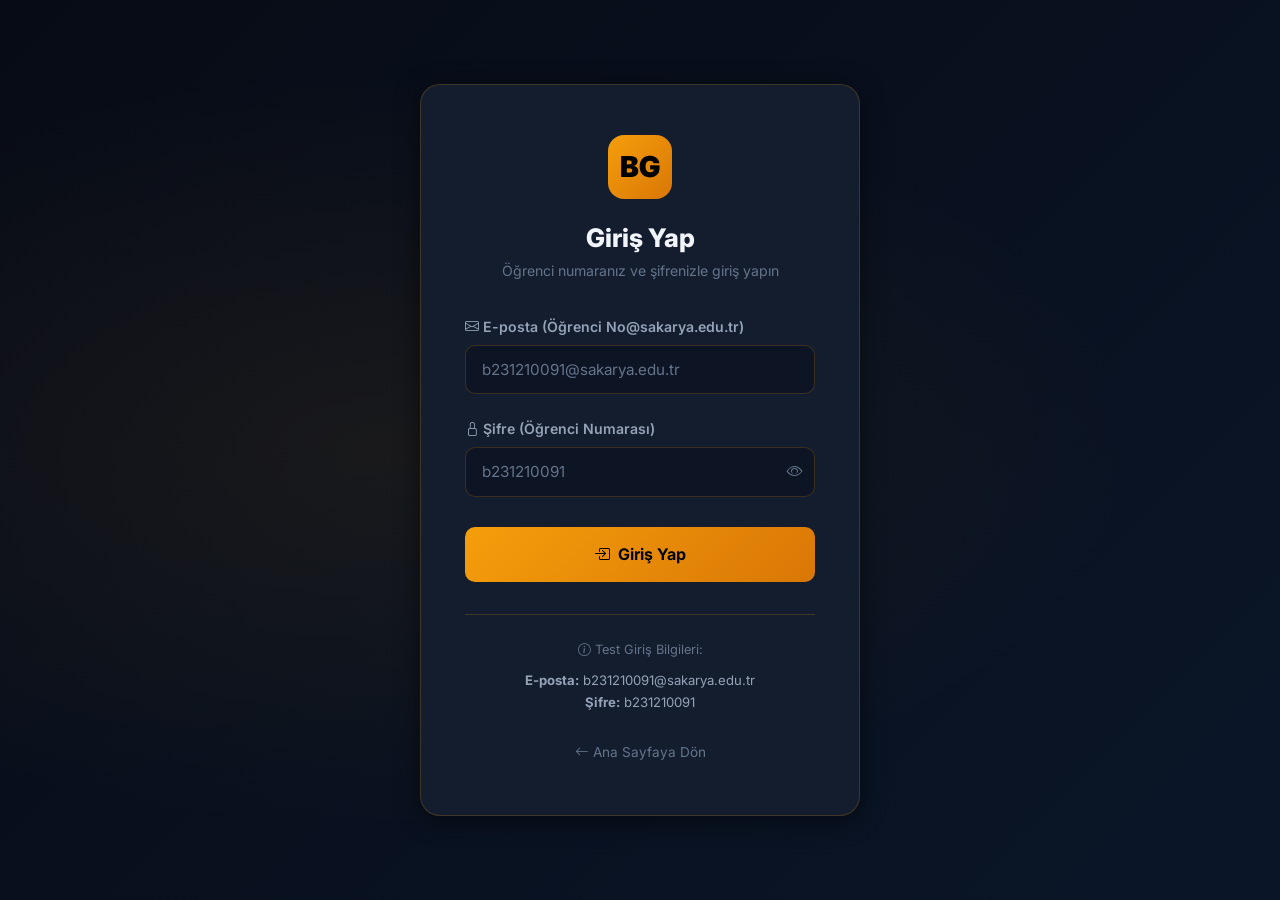
==== basari.html @ 78f67516 "form kısmı düzenlendi. Xampp entegresi sağlandı" ====
<!DOCTYPE html>
<html lang="tr">
<head>
  <meta charset="UTF-8" />
  <meta name="viewport" content="width=device-width, initial-scale=1.0" />
  <title>Hoşgeldiniz | Betül Gümüş</title>
  <link rel="stylesheet" href="https://cdn.jsdelivr.net/npm/bootstrap@5.3.2/dist/css/bootstrap.min.css" />
  <link rel="stylesheet" href="https://cdn.jsdelivr.net/npm/bootstrap-icons@1.11.3/font/bootstrap-icons.min.css" />
  <link rel="stylesheet" href="css/style.css" />
  <style>
    .success-icon {
      width: 90px; height: 90px;
      background: linear-gradient(135deg, #10b981, #059669);
      border-radius: 50%;
      display: flex; align-items: center; justify-content: center;
      font-size: 2.5rem; margin: 0 auto 2rem;
      animation: pulse-green 2s infinite;
    }
    @keyframes pulse-green {
      0%, 100% { box-shadow: 0 0 0 0 rgba(16,185,129,0.4); }
      50% { box-shadow: 0 0 0 16px rgba(16,185,129,0); }
    }
    .welcome-card {
      background: var(--bg-card);
      border: 1px solid rgba(16,185,129,0.3);
      border-radius: var(--radius-lg);
      padding: 50px 44px;
      max-width: 500px; margin: auto;
      text-align: center;
    }
    .info-pill {
      display: inline-flex; align-items: center; gap: 8px;
      background: rgba(16,185,129,0.1);
      border: 1px solid rgba(16,185,129,0.25);
      border-radius: 50px;
      color: #34d399; padding: 6px 18px;
      font-size: 0.85rem; font-weight: 600;
    }
  </style>
</head>
<body>

<!-- NAVBAR -->
<nav class="navbar navbar-expand-lg fixed-top">
  <div class="container">
    <a class="navbar-brand d-flex align-items-center gap-2" href="index.html">
      <div class="brand-logo">BG</div>
      <span class="brand-text">Betül Gümüş</span>
    </a>
    <div class="ms-auto">
      <button onclick="cikisYap()" class="btn-outline-gold" style="padding:6px 16px; font-size:0.88rem; border:none; cursor:pointer;">
        <i class="bi bi-box-arrow-right"></i> Çıkış Yap
      </button>
    </div>
  </div>
</nav>

<main style="min-height:100vh; display:flex; align-items:center; background:linear-gradient(135deg, var(--bg-primary) 0%, #0a1628 100%);">
  <div class="container py-5">
    <div class="welcome-card">

      <div class="success-icon">✓</div>

      <div class="info-pill mb-4">
        <i class="bi bi-shield-check-fill"></i> Giriş Başarılı
      </div>

      <h1 style="font-family:'Playfair Display',serif; font-size:2rem; font-weight:800; margin-bottom:0.5rem;">
        Hoşgeldiniz 👋
      </h1>

      <h2 id="ogrenci-no" style="color:var(--accent); font-size:1.3rem; font-weight:700; margin-bottom:1.5rem;">
        b231210091
      </h2>

      <p style="color:var(--text-secondary); margin-bottom:2rem; line-height:1.8;">
        Sakarya Üniversitesi öğrenci portalına başarıyla giriş yaptınız.<br />
        Giriş tarihi: <strong id="giris-tarihi" style="color:var(--text-primary);"></strong>
      </p>

      <div class="card-dark mb-4" style="text-align:left;">
        <div style="font-size:0.8rem; text-transform:uppercase; letter-spacing:1px; color:var(--text-muted); margin-bottom:12px;">Oturum Bilgileri</div>
        <div style="display:flex; gap:10px; margin-bottom:8px;">
          <i class="bi bi-person-fill" style="color:var(--accent);"></i>
          <span id="info-no" style="font-size:0.9rem; color:var(--text-secondary);">b231210091</span>
        </div>
        <div style="display:flex; gap:10px; margin-bottom:8px;">
          <i class="bi bi-envelope-fill" style="color:var(--accent);"></i>
          <span id="info-email" style="font-size:0.9rem; color:var(--text-secondary);">b231210091@sakarya.edu.tr</span>
        </div>
        <div style="display:flex; gap:10px;">
          <i class="bi bi-clock-fill" style="color:var(--accent);"></i>
          <span id="info-tarih" style="font-size:0.9rem; color:var(--text-secondary);"></span>
        </div>
      </div>

      <div class="d-flex gap-3 justify-content-center flex-wrap">
        <a href="index.html" class="btn-gold text-decoration-none">
          <i class="bi bi-house-fill"></i> Ana Sayfa
        </a>
        <button onclick="cikisYap()" class="btn-outline-gold" style="border:none; cursor:pointer; text-decoration:none;">
          <i class="bi bi-box-arrow-right"></i> Çıkış Yap
        </button>
      </div>

    </div>
  </div>
</main>

<script src="https://cdn.jsdelivr.net/npm/bootstrap@5.3.2/dist/js/bootstrap.bundle.min.js"></script>
<script>
  // Oturum kontrolü - eğer giriş yapılmamışsa login'e gönder
  const oturumBilgisi = sessionStorage.getItem('giris_yapildi');
  if (!oturumBilgisi) {
    window.location.href = 'login.html';
  }

  // Bilgileri doldur
  const bilgiler = JSON.parse(oturumBilgisi || '{}');
  const ogrenciNo = bilgiler.ogrenci_no || 'b231210091';
  const girisTarihi = bilgiler.giris_tarihi || new Date().toLocaleString('tr-TR');

  document.getElementById('ogrenci-no').textContent = ogrenciNo;
  document.getElementById('giris-tarihi').textContent = girisTarihi;
  document.getElementById('info-no').textContent = ogrenciNo;
  document.getElementById('info-email').textContent = ogrenciNo + '@sakarya.edu.tr';
  document.getElementById('info-tarih').textContent = girisTarihi;

  function cikisYap() {
    sessionStorage.removeItem('giris_yapildi');
    window.location.href = 'login.html';
  }
</script>

</body>
</html>
---- css/style.css ----
/* ===================================================
   BETÜL GÜMÜŞ - KİŞİSEL TANITIM SİTESİ
   Harici Stil Dosyası (style.css)
   =================================================== */

@import url('https://fonts.googleapis.com/css2?family=Inter:wght@300;400;500;600;700;800&family=Playfair+Display:wght@700;800&display=swap');

/* ---- CSS Değişkenleri ---- */
:root {
  --bg-primary: #070b15;
  --bg-secondary: #0d1424;
  --bg-card: #141d2e;
  --bg-card-hover: #1b2640;
  --accent: #f59e0b;
  --accent-light: #fcd34d;
  --accent-dark: #d97706;
  --green: #10b981;
  --text-primary: #f1f5f9;
  --text-secondary: #94a3b8;
  --text-muted: #64748b;
  --border: rgba(245, 158, 11, 0.2);
  --border-hover: rgba(245, 158, 11, 0.5);
  --shadow: 0 4px 24px rgba(0, 0, 0, 0.5);
  --shadow-gold: 0 8px 40px rgba(245, 158, 11, 0.15);
  --radius: 12px;
  --radius-lg: 20px;
  --transition: all 0.3s cubic-bezier(0.4, 0, 0.2, 1);
  --navbar-height: 70px;
}

/* ---- Reset & Base ---- */
*, *::before, *::after { margin: 0; padding: 0; box-sizing: border-box; }
html { scroll-behavior: smooth; }
body {
  font-family: 'Inter', sans-serif;
  background-color: var(--bg-primary);
  color: var(--text-primary);
  line-height: 1.7;
  overflow-x: hidden;
}

/* Custom Scrollbar */
::-webkit-scrollbar { width: 6px; }
::-webkit-scrollbar-track { background: var(--bg-primary); }
::-webkit-scrollbar-thumb { background: var(--accent); border-radius: 3px; }

/* ---- Navbar ---- */
.navbar {
  background: rgba(7, 11, 21, 0.97);
  backdrop-filter: blur(20px);
  border-bottom: 1px solid var(--border);
  height: var(--navbar-height);
  transition: var(--transition);
  z-index: 1050;
}
.brand-logo {
  width: 38px; height: 38px;
  background: linear-gradient(135deg, var(--accent), var(--accent-dark));
  border-radius: 10px;
  display: flex; align-items: center; justify-content: center;
  font-weight: 800; font-size: 15px; color: #000;
}
.brand-text { font-weight: 700; font-size: 1rem; color: var(--text-primary); }
.nav-link {
  color: var(--text-secondary) !important;
  font-weight: 500; font-size: 0.88rem;
  padding: 6px 13px !important;
  border-radius: 8px;
  transition: var(--transition);
  position: relative;
}
.nav-link::after {
  content: ''; position: absolute;
  bottom: 0; left: 50%; transform: translateX(-50%);
  width: 0; height: 2px;
  background: var(--accent);
  transition: width 0.3s ease; border-radius: 2px;
}
.nav-link:hover, .nav-link.active { color: var(--accent) !important; }
.nav-link:hover::after, .nav-link.active::after { width: 60%; }
.nav-login {
  background: linear-gradient(135deg, var(--accent), var(--accent-dark)) !important;
  color: #000 !important; font-weight: 700 !important;
  border-radius: 8px !important; padding: 5px 16px !important;
}
.nav-login::after { display: none !important; }
.nav-login:hover { transform: translateY(-2px); box-shadow: 0 4px 16px rgba(245,158,11,0.4); }
.navbar-toggler { border: 1px solid var(--border); border-radius: 8px; }
.navbar-toggler-icon { filter: invert(70%) sepia(100%) saturate(300%) hue-rotate(10deg); }

/* ---- Page & Section ---- */
.page-wrapper { padding-top: var(--navbar-height); min-height: 100vh; }
section { padding: 80px 0; }

.section-title {
  font-family: 'Playfair Display', serif;
  font-size: 2.4rem; font-weight: 800;
  color: var(--text-primary);
  margin-bottom: 0.5rem;
}
.section-subtitle {
  color: var(--text-secondary);
  font-size: 1rem; margin-bottom: 3rem;
}
.accent-line {
  width: 60px; height: 4px;
  background: linear-gradient(90deg, var(--accent), var(--accent-dark));
  border-radius: 2px; margin-bottom: 1rem;
}

/* ---- Hero Section ---- */
.hero-section {
  min-height: 100vh;
  display: flex; align-items: center;
  background: linear-gradient(135deg, var(--bg-primary) 0%, var(--bg-secondary) 50%, #0a1628 100%);
  position: relative; overflow: hidden;
}
.hero-section::before {
  content: '';
  position: absolute; inset: 0;
  background: radial-gradient(ellipse at 70% 50%, rgba(245,158,11,0.08) 0%, transparent 60%);
  pointer-events: none;
}
.hero-badge {
  display: inline-flex; align-items: center; gap: 8px;
  background: rgba(245,158,11,0.1);
  border: 1px solid var(--border);
  color: var(--accent); font-size: 0.82rem; font-weight: 600;
  padding: 6px 16px; border-radius: 50px; margin-bottom: 1.5rem;
}
.hero-title {
  font-family: 'Playfair Display', serif;
  font-size: clamp(2.5rem, 5vw, 4rem);
  font-weight: 800; line-height: 1.15;
  margin-bottom: 1rem;
}
.hero-title span { color: var(--accent); }
.hero-desc { color: var(--text-secondary); font-size: 1.05rem; max-width: 500px; margin-bottom: 2rem; }
.hero-stats {
  display: flex; gap: 2rem; margin-bottom: 2rem;
}
.hero-stat-num { font-size: 1.8rem; font-weight: 800; color: var(--accent); line-height: 1; }
.hero-stat-label { font-size: 0.78rem; color: var(--text-muted); text-transform: uppercase; letter-spacing: 1px; }
.hero-avatar-wrap {
  position: relative; display: inline-block;
}
.hero-avatar {
  width: 340px; height: 400px;
  object-fit: cover; border-radius: var(--radius-lg);
  border: 3px solid var(--border);
  box-shadow: var(--shadow-gold);
}
.hero-avatar-badge {
  position: absolute; bottom: 20px; right: -20px;
  background: var(--bg-card);
  border: 1px solid var(--border);
  border-radius: var(--radius);
  padding: 12px 18px;
  font-weight: 600; font-size: 0.85rem;
}
.hero-avatar-badge span { color: var(--accent); display: block; font-size: 1.4rem; font-weight: 800; }
.floating-icon {
  position: absolute;
  background: var(--bg-card);
  border: 1px solid var(--border);
  border-radius: 50%; width: 56px; height: 56px;
  display: flex; align-items: center; justify-content: center;
  font-size: 1.5rem;
  animation: float 3s ease-in-out infinite;
}
.floating-icon.chess { top: 20px; right: 20px; animation-delay: 0s; }
.floating-icon.ball { top: 120px; left: -30px; animation-delay: 1.5s; }
@keyframes float {
  0%, 100% { transform: translateY(0); }
  50% { transform: translateY(-12px); }
}

/* ---- Buttons ---- */
.btn-gold {
  background: linear-gradient(135deg, var(--accent), var(--accent-dark));
  color: #000; font-weight: 700; border: none;
  padding: 12px 28px; border-radius: 10px;
  transition: var(--transition); cursor: pointer;
  display: inline-flex; align-items: center; gap: 8px;
}
.btn-gold:hover { transform: translateY(-2px); box-shadow: 0 6px 24px rgba(245,158,11,0.4); color: #000; }
.btn-outline-gold {
  background: transparent;
  color: var(--accent); border: 2px solid var(--accent);
  font-weight: 600; padding: 11px 28px; border-radius: 10px;
  transition: var(--transition); cursor: pointer;
  display: inline-flex; align-items: center; gap: 8px;
}
.btn-outline-gold:hover { background: rgba(245,158,11,0.1); transform: translateY(-2px); }
.btn-vue {
  background: linear-gradient(135deg, #42b883, #2d8a5e);
  color: #fff; font-weight: 700; border: none;
  padding: 12px 28px; border-radius: 10px;
  transition: var(--transition); cursor: pointer;
}
.btn-vue:hover { transform: translateY(-2px); box-shadow: 0 6px 24px rgba(66,184,131,0.4); }

/* ---- Cards ---- */
.card-dark {
  background: var(--bg-card);
  border: 1px solid var(--border);
  border-radius: var(--radius);
  padding: 28px;
  transition: var(--transition);
}
.card-dark:hover {
  background: var(--bg-card-hover);
  border-color: var(--border-hover);
  transform: translateY(-4px);
  box-shadow: var(--shadow-gold);
}
.card-icon {
  width: 52px; height: 52px;
  background: rgba(245,158,11,0.12);
  border-radius: 12px;
  display: flex; align-items: center; justify-content: center;
  font-size: 1.5rem; margin-bottom: 1rem;
}
.card-title { font-weight: 700; font-size: 1.1rem; margin-bottom: 0.5rem; }
.card-text { color: var(--text-secondary); font-size: 0.9rem; }

/* ---- Hobi Kartları ---- */
.hobby-card {
  background: var(--bg-card);
  border: 1px solid var(--border);
  border-radius: var(--radius);
  padding: 24px 20px; text-align: center;
  transition: var(--transition);
}
.hobby-card:hover {
  border-color: var(--accent);
  transform: translateY(-6px);
  box-shadow: var(--shadow-gold);
}
.hobby-emoji { font-size: 2.5rem; display: block; margin-bottom: 0.8rem; }
.hobby-title { font-weight: 700; color: var(--accent); margin-bottom: 0.4rem; }

/* ---- CV / Timeline ---- */
.timeline { position: relative; padding-left: 30px; }
.timeline::before {
  content: '';
  position: absolute; left: 0; top: 0; bottom: 0;
  width: 2px; background: linear-gradient(to bottom, var(--accent), transparent);
}
.timeline-item { position: relative; margin-bottom: 2.5rem; }
.timeline-item::before {
  content: '';
  position: absolute; left: -37px; top: 6px;
  width: 14px; height: 14px; border-radius: 50%;
  background: var(--accent);
  border: 3px solid var(--bg-primary);
  box-shadow: 0 0 0 3px rgba(245,158,11,0.3);
}
.timeline-date {
  color: var(--accent); font-size: 0.82rem;
  font-weight: 600; text-transform: uppercase; letter-spacing: 1px;
  margin-bottom: 0.3rem;
}
.timeline-title { font-weight: 700; font-size: 1.05rem; margin-bottom: 0.2rem; }
.timeline-sub { color: var(--text-secondary); font-size: 0.9rem; margin-bottom: 0.5rem; }
.timeline-desc { color: var(--text-muted); font-size: 0.88rem; }

/* ---- Skill Bars ---- */
.skill-label {
  display: flex; justify-content: space-between;
  font-weight: 600; font-size: 0.9rem; margin-bottom: 6px;
}
.skill-label span:last-child { color: var(--accent); }
.skill-bar {
  height: 8px; background: var(--bg-secondary);
  border-radius: 4px; overflow: hidden; margin-bottom: 16px;
}
.skill-fill {
  height: 100%;
  background: linear-gradient(90deg, var(--accent), var(--accent-dark));
  border-radius: 4px;
  transition: width 1.2s ease;
}

/* ---- Slider / Carousel ---- */
.carousel-item img {
  height: 520px; object-fit: cover;
  border-radius: var(--radius);
}
.carousel-caption-custom {
  position: absolute; bottom: 30px; left: 30px; right: 30px;
  background: rgba(7,11,21,0.75);
  backdrop-filter: blur(10px);
  border: 1px solid var(--border);
  border-radius: var(--radius);
  padding: 20px 24px; text-align: left;
}
.carousel-caption-custom h5 { font-weight: 700; color: var(--accent); font-size: 1.2rem; margin-bottom: 4px; }
.carousel-caption-custom p { color: var(--text-secondary); margin: 0; font-size: 0.9rem; }
.carousel-control-prev-icon, .carousel-control-next-icon {
  background-color: var(--accent);
  border-radius: 50%; padding: 20px;
  background-size: 60%;
}
.carousel-indicators [data-bs-target] { background-color: var(--accent); border-radius: 3px; }

/* ---- Şehir Info Kartları ---- */
.city-info-card {
  background: var(--bg-card);
  border: 1px solid var(--border);
  border-radius: var(--radius);
  padding: 24px; text-align: center;
  transition: var(--transition);
}
.city-info-card:hover { border-color: var(--accent); transform: translateY(-4px); box-shadow: var(--shadow-gold); }
.city-info-icon { font-size: 2rem; margin-bottom: 0.8rem; }
.city-info-num { font-size: 1.8rem; font-weight: 800; color: var(--accent); }
.city-info-label { color: var(--text-secondary); font-size: 0.85rem; }

/* ---- Miras / Ulucami ---- */
.miras-hero {
  min-height: 60vh;
  background: linear-gradient(to bottom, rgba(7,11,21,0.7), var(--bg-primary)),
              url('../images/ulucami.jpg') center/cover no-repeat;
  display: flex; align-items: center;
}
.info-table {
  width: 100%; border-collapse: collapse;
}
.info-table th, .info-table td {
  padding: 14px 18px;
  border-bottom: 1px solid var(--border);
  font-size: 0.9rem;
}
.info-table th { color: var(--accent); font-weight: 700; width: 35%; }
.info-table td { color: var(--text-secondary); }
.info-table tr:hover td { color: var(--text-primary); }

/* ---- API Sayfası ---- */
.api-card {
  background: var(--bg-card);
  border: 1px solid var(--border);
  border-radius: var(--radius);
  overflow: hidden; transition: var(--transition);
  height: 100%;
}
.api-card:hover { border-color: var(--border-hover); transform: translateY(-4px); box-shadow: var(--shadow-gold); }
.api-card-body { padding: 20px; }
.api-card-title { font-weight: 700; font-size: 1rem; margin-bottom: 6px; }
.api-card-text { color: var(--text-secondary); font-size: 0.85rem; }
.api-badge {
  display: inline-block;
  background: rgba(245,158,11,0.15);
  color: var(--accent); border: 1px solid var(--border);
  border-radius: 6px; padding: 2px 10px; font-size: 0.78rem; font-weight: 600;
}
.spinner-gold { color: var(--accent); }
.puzzle-board {
  background: var(--bg-card);
  border: 1px solid var(--border);
  border-radius: var(--radius); padding: 28px;
  text-align: center;
}

/* ---- İletişim Formu ---- */
.form-section {
  background: linear-gradient(135deg, var(--bg-primary) 0%, var(--bg-secondary) 100%);
}
.form-card {
  background: var(--bg-card);
  border: 1px solid var(--border);
  border-radius: var(--radius-lg); padding: 40px;
}
.form-group { margin-bottom: 1.4rem; }
.form-label {
  font-weight: 600; font-size: 0.88rem;
  color: var(--text-secondary); margin-bottom: 6px; display: block;
}
.form-control-dark {
  width: 100%;
  background: var(--bg-secondary);
  border: 1.5px solid var(--border);
  border-radius: 10px;
  color: var(--text-primary);
  padding: 11px 16px;
  font-size: 0.95rem;
  font-family: 'Inter', sans-serif;
  transition: var(--transition);
  outline: none;
}
.form-control-dark:focus { border-color: var(--accent); box-shadow: 0 0 0 3px rgba(245,158,11,0.12); }
.form-control-dark::placeholder { color: var(--text-muted); }
select.form-control-dark option { background: var(--bg-secondary); }
.form-check-dark { display: flex; align-items: center; gap: 10px; margin-bottom: 8px; }
.form-check-dark input[type="checkbox"],
.form-check-dark input[type="radio"] {
  width: 17px; height: 17px;
  accent-color: var(--accent);
  cursor: pointer;
}
.form-check-dark label { color: var(--text-secondary); font-size: 0.9rem; cursor: pointer; }
.error-msg { color: #f87171; font-size: 0.8rem; margin-top: 4px; display: none; }
.error-msg.show { display: block; }
.field-error { border-color: #f87171 !important; }
.field-success { border-color: var(--green) !important; }
.alert-dark {
  border-radius: 10px; padding: 14px 18px;
  font-weight: 600; margin-bottom: 1rem; display: none;
}
.alert-success-dark { background: rgba(16,185,129,0.1); border: 1px solid rgba(16,185,129,0.3); color: #34d399; }
.alert-error-dark { background: rgba(248,113,113,0.1); border: 1px solid rgba(248,113,113,0.3); color: #f87171; }

/* ---- Login Sayfası ---- */
.login-page {
  min-height: 100vh;
  background: linear-gradient(135deg, var(--bg-primary) 0%, #0a1628 100%);
  display: flex; align-items: center;
  position: relative;
}
.login-page::before {
  content: '';
  position: absolute; inset: 0;
  background: radial-gradient(ellipse at 30% 50%, rgba(245,158,11,0.07) 0%, transparent 60%);
}
.login-card {
  background: var(--bg-card);
  border: 1px solid var(--border);
  border-radius: var(--radius-lg);
  padding: 50px 44px;
  width: 100%; max-width: 440px;
  margin: auto;
  position: relative;
  box-shadow: var(--shadow);
}
.login-logo {
  width: 64px; height: 64px;
  background: linear-gradient(135deg, var(--accent), var(--accent-dark));
  border-radius: 16px;
  display: flex; align-items: center; justify-content: center;
  font-size: 1.8rem; font-weight: 900; color: #000;
  margin: 0 auto 1.5rem;
}
.login-title { font-size: 1.6rem; font-weight: 800; text-align: center; margin-bottom: 0.3rem; }
.login-sub { color: var(--text-muted); text-align: center; font-size: 0.88rem; margin-bottom: 2rem; }
.error-banner {
  background: rgba(248,113,113,0.1);
  border: 1px solid rgba(248,113,113,0.35);
  color: #f87171; border-radius: 10px;
  padding: 12px 16px; font-size: 0.88rem;
  margin-bottom: 1.2rem; display: flex; align-items: center; gap: 8px;
}

/* ---- Footer ---- */
footer {
  background: var(--bg-secondary);
  border-top: 1px solid var(--border);
  padding: 40px 0 24px;
}
.footer-brand { font-weight: 800; font-size: 1.2rem; color: var(--accent); }
.footer-desc { color: var(--text-muted); font-size: 0.88rem; margin-top: 8px; }
.social-link {
  width: 40px; height: 40px;
  background: var(--bg-card);
  border: 1px solid var(--border);
  border-radius: 10px;
  display: inline-flex; align-items: center; justify-content: center;
  color: var(--text-secondary); text-decoration: none;
  transition: var(--transition); font-size: 1rem;
}
.social-link:hover { border-color: var(--accent); color: var(--accent); transform: translateY(-3px); }
.footer-copy { color: var(--text-muted); font-size: 0.82rem; text-align: center; padding-top: 24px; border-top: 1px solid var(--border); margin-top: 24px; }

/* ---- Video Embed ---- */
.video-wrap {
  border-radius: var(--radius); overflow: hidden;
  border: 1px solid var(--border);
  box-shadow: var(--shadow);
  position: relative; padding-bottom: 56.25%;
}
.video-wrap iframe {
  position: absolute; inset: 0; width: 100%; height: 100%;
}

/* ---- Tag / Badge ---- */
.tech-tag {
  display: inline-block;
  background: rgba(245,158,11,0.1);
  color: var(--accent);
  border: 1px solid var(--border);
  border-radius: 6px;
  padding: 3px 12px; font-size: 0.8rem; font-weight: 600;
  margin: 3px;
}

/* ---- Places Cards (Şehrim) ---- */
.place-card {
  background: var(--bg-card);
  border: 1px solid var(--border);
  border-radius: var(--radius);
  overflow: hidden; transition: var(--transition);
}
.place-card:hover { border-color: var(--accent); transform: translateY(-4px); box-shadow: var(--shadow-gold); }
.place-card img { width: 100%; height: 200px; object-fit: cover; }
.place-card-body { padding: 18px; }

/* ---- PHP Çıktı Sayfası ---- */
.output-section { background: var(--bg-secondary); border-radius: var(--radius); padding: 30px; }
.output-row { display: flex; gap: 12px; padding: 12px 0; border-bottom: 1px solid var(--border); font-size: 0.9rem; }
.output-key { color: var(--accent); font-weight: 700; min-width: 180px; }
.output-val { color: var(--text-secondary); }

/* ---- Animations ---- */
@keyframes fadeInUp {
  from { opacity: 0; transform: translateY(30px); }
  to { opacity: 1; transform: translateY(0); }
}
.fade-in-up { animation: fadeInUp 0.7s ease forwards; }

@keyframes pulse-gold {
  0%, 100% { box-shadow: 0 0 0 0 rgba(245,158,11,0.4); }
  50% { box-shadow: 0 0 0 10px rgba(245,158,11,0); }
}
.pulse-gold { animation: pulse-gold 2s infinite; }

/* ---- Responsive ---- */
@media (max-width: 991px) {
  .hero-avatar { width: 260px; height: 310px; }
  .hero-stats { gap: 1.2rem; }
  .hero-avatar-badge { right: 0; }
  .section-title { font-size: 1.9rem; }
  .carousel-item img { height: 340px; }
}
@media (max-width: 767px) {
  section { padding: 60px 0; }
  .hero-section { padding: 30px 0; }
  .hero-avatar { width: 220px; height: 270px; }
  .floating-icon { display: none; }
  .form-card { padding: 28px 22px; }
  .login-card { padding: 36px 24px; }
  .hero-title { font-size: 2.2rem; }
  .carousel-item img { height: 260px; }
}
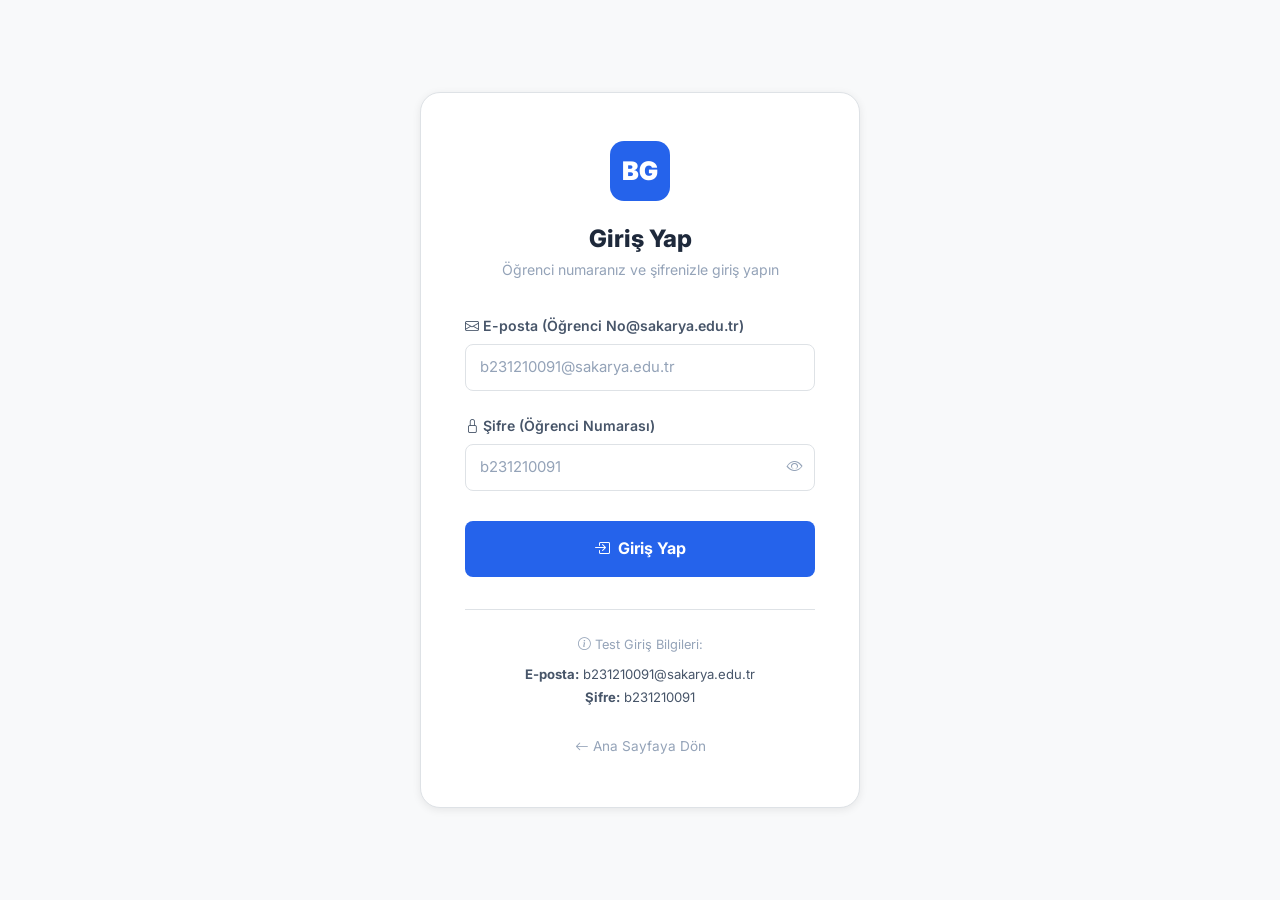
==== commit 5be804b3: "sayfalardaki gerekli renk kısımları değiştirildi" ====
--- a/basari.html
+++ b/basari.html
@@ -9,31 +9,28 @@
   <link rel="stylesheet" href="css/style.css" />
   <style>
     .success-icon {
-      width: 90px; height: 90px;
-      background: linear-gradient(135deg, #10b981, #059669);
+      width: 80px; height: 80px;
+      background: #16a34a;
       border-radius: 50%;
       display: flex; align-items: center; justify-content: center;
-      font-size: 2.5rem; margin: 0 auto 2rem;
-      animation: pulse-green 2s infinite;
-    }
-    @keyframes pulse-green {
-      0%, 100% { box-shadow: 0 0 0 0 rgba(16,185,129,0.4); }
-      50% { box-shadow: 0 0 0 16px rgba(16,185,129,0); }
+      font-size: 2.2rem; margin: 0 auto 2rem;
+      color: #fff;
     }
     .welcome-card {
       background: var(--bg-card);
-      border: 1px solid rgba(16,185,129,0.3);
+      border: 1px solid var(--border);
       border-radius: var(--radius-lg);
-      padding: 50px 44px;
+      padding: 48px 44px;
       max-width: 500px; margin: auto;
       text-align: center;
+      box-shadow: var(--shadow);
     }
     .info-pill {
       display: inline-flex; align-items: center; gap: 8px;
-      background: rgba(16,185,129,0.1);
-      border: 1px solid rgba(16,185,129,0.25);
+      background: #f0fdf4;
+      border: 1px solid #86efac;
       border-radius: 50px;
-      color: #34d399; padding: 6px 18px;
+      color: #16a34a; padding: 6px 18px;
       font-size: 0.85rem; font-weight: 600;
     }
   </style>
@@ -55,7 +52,7 @@
   </div>
 </nav>
 
-<main style="min-height:100vh; display:flex; align-items:center; background:linear-gradient(135deg, var(--bg-primary) 0%, #0a1628 100%);">
+<main style="min-height:100vh; display:flex; align-items:center; background: var(--bg-secondary);">
   <div class="container py-5">
     <div class="welcome-card">
 
--- a/css/style.css
+++ b/css/style.css
@@ -7,24 +7,24 @@
 
 /* ---- CSS Değişkenleri ---- */
 :root {
-  --bg-primary: #070b15;
-  --bg-secondary: #0d1424;
-  --bg-card: #141d2e;
-  --bg-card-hover: #1b2640;
-  --accent: #f59e0b;
-  --accent-light: #fcd34d;
-  --accent-dark: #d97706;
-  --green: #10b981;
-  --text-primary: #f1f5f9;
-  --text-secondary: #94a3b8;
-  --text-muted: #64748b;
-  --border: rgba(245, 158, 11, 0.2);
-  --border-hover: rgba(245, 158, 11, 0.5);
-  --shadow: 0 4px 24px rgba(0, 0, 0, 0.5);
-  --shadow-gold: 0 8px 40px rgba(245, 158, 11, 0.15);
-  --radius: 12px;
-  --radius-lg: 20px;
-  --transition: all 0.3s cubic-bezier(0.4, 0, 0.2, 1);
+  --bg-primary:    #ffffff;
+  --bg-secondary:  #f8f9fa;
+  --bg-card:       #ffffff;
+  --bg-card-hover: #f0f4ff;
+  --accent:        #2563eb;
+  --accent-light:  #60a5fa;
+  --accent-dark:   #1d4ed8;
+  --green:         #16a34a;
+  --text-primary:  #1e293b;
+  --text-secondary:#475569;
+  --text-muted:    #94a3b8;
+  --border:        #dee2e6;
+  --border-hover:  #93c5fd;
+  --shadow:        0 2px 8px rgba(0, 0, 0, 0.08);
+  --shadow-blue:   0 4px 16px rgba(37, 99, 235, 0.15);
+  --radius:        12px;
+  --radius-lg:     20px;
+  --transition:    all 0.25s ease;
   --navbar-height: 70px;
 }
 
@@ -41,24 +41,24 @@
 
 /* Custom Scrollbar */
 ::-webkit-scrollbar { width: 6px; }
-::-webkit-scrollbar-track { background: var(--bg-primary); }
+::-webkit-scrollbar-track { background: var(--bg-secondary); }
 ::-webkit-scrollbar-thumb { background: var(--accent); border-radius: 3px; }
 
 /* ---- Navbar ---- */
 .navbar {
-  background: rgba(7, 11, 21, 0.97);
-  backdrop-filter: blur(20px);
+  background: #ffffff;
   border-bottom: 1px solid var(--border);
   height: var(--navbar-height);
   transition: var(--transition);
   z-index: 1050;
+  box-shadow: var(--shadow);
 }
 .brand-logo {
   width: 38px; height: 38px;
-  background: linear-gradient(135deg, var(--accent), var(--accent-dark));
+  background: var(--accent);
   border-radius: 10px;
   display: flex; align-items: center; justify-content: center;
-  font-weight: 800; font-size: 15px; color: #000;
+  font-weight: 800; font-size: 15px; color: #fff;
 }
 .brand-text { font-weight: 700; font-size: 1rem; color: var(--text-primary); }
 .nav-link {
@@ -67,26 +67,15 @@
   padding: 6px 13px !important;
   border-radius: 8px;
   transition: var(--transition);
-  position: relative;
-}
-.nav-link::after {
-  content: ''; position: absolute;
-  bottom: 0; left: 50%; transform: translateX(-50%);
-  width: 0; height: 2px;
-  background: var(--accent);
-  transition: width 0.3s ease; border-radius: 2px;
 }
 .nav-link:hover, .nav-link.active { color: var(--accent) !important; }
-.nav-link:hover::after, .nav-link.active::after { width: 60%; }
 .nav-login {
-  background: linear-gradient(135deg, var(--accent), var(--accent-dark)) !important;
-  color: #000 !important; font-weight: 700 !important;
+  background: var(--accent) !important;
+  color: #fff !important; font-weight: 700 !important;
   border-radius: 8px !important; padding: 5px 16px !important;
 }
-.nav-login::after { display: none !important; }
-.nav-login:hover { transform: translateY(-2px); box-shadow: 0 4px 16px rgba(245,158,11,0.4); }
+.nav-login:hover { background: var(--accent-dark) !important; color: #fff !important; }
 .navbar-toggler { border: 1px solid var(--border); border-radius: 8px; }
-.navbar-toggler-icon { filter: invert(70%) sepia(100%) saturate(300%) hue-rotate(10deg); }
 
 /* ---- Page & Section ---- */
 .page-wrapper { padding-top: var(--navbar-height); min-height: 100vh; }
@@ -94,7 +83,7 @@
 
 .section-title {
   font-family: 'Playfair Display', serif;
-  font-size: 2.4rem; font-weight: 800;
+  font-size: 2.2rem; font-weight: 800;
   color: var(--text-primary);
   margin-bottom: 0.5rem;
 }
@@ -103,8 +92,8 @@
   font-size: 1rem; margin-bottom: 3rem;
 }
 .accent-line {
-  width: 60px; height: 4px;
-  background: linear-gradient(90deg, var(--accent), var(--accent-dark));
+  width: 50px; height: 4px;
+  background: var(--accent);
   border-radius: 2px; margin-bottom: 1rem;
 }
 
@@ -112,27 +101,22 @@
 .hero-section {
   min-height: 100vh;
   display: flex; align-items: center;
-  background: linear-gradient(135deg, var(--bg-primary) 0%, var(--bg-secondary) 50%, #0a1628 100%);
-  position: relative; overflow: hidden;
-}
-.hero-section::before {
-  content: '';
-  position: absolute; inset: 0;
-  background: radial-gradient(ellipse at 70% 50%, rgba(245,158,11,0.08) 0%, transparent 60%);
-  pointer-events: none;
+  background: #f8faff;
+  position: relative;
 }
 .hero-badge {
   display: inline-flex; align-items: center; gap: 8px;
-  background: rgba(245,158,11,0.1);
-  border: 1px solid var(--border);
+  background: #eff6ff;
+  border: 1px solid #bfdbfe;
   color: var(--accent); font-size: 0.82rem; font-weight: 600;
   padding: 6px 16px; border-radius: 50px; margin-bottom: 1.5rem;
 }
 .hero-title {
   font-family: 'Playfair Display', serif;
-  font-size: clamp(2.5rem, 5vw, 4rem);
+  font-size: clamp(2.2rem, 5vw, 3.5rem);
   font-weight: 800; line-height: 1.15;
   margin-bottom: 1rem;
+  color: var(--text-primary);
 }
 .hero-title span { color: var(--accent); }
 .hero-desc { color: var(--text-secondary); font-size: 1.05rem; max-width: 500px; margin-bottom: 2rem; }
@@ -145,60 +129,60 @@
   position: relative; display: inline-block;
 }
 .hero-avatar {
-  width: 340px; height: 400px;
+  width: 320px; height: 380px;
   object-fit: cover; border-radius: var(--radius-lg);
   border: 3px solid var(--border);
-  box-shadow: var(--shadow-gold);
+  box-shadow: var(--shadow);
 }
 .hero-avatar-badge {
-  position: absolute; bottom: 20px; right: -20px;
+  position: absolute; bottom: 20px; right: -16px;
   background: var(--bg-card);
   border: 1px solid var(--border);
   border-radius: var(--radius);
   padding: 12px 18px;
   font-weight: 600; font-size: 0.85rem;
+  box-shadow: var(--shadow);
+  color: var(--text-primary);
 }
 .hero-avatar-badge span { color: var(--accent); display: block; font-size: 1.4rem; font-weight: 800; }
+
+/* Floating icon — animasyon yok, sadece statik konum */
 .floating-icon {
   position: absolute;
   background: var(--bg-card);
   border: 1px solid var(--border);
-  border-radius: 50%; width: 56px; height: 56px;
+  border-radius: 50%; width: 52px; height: 52px;
   display: flex; align-items: center; justify-content: center;
-  font-size: 1.5rem;
-  animation: float 3s ease-in-out infinite;
-}
-.floating-icon.chess { top: 20px; right: 20px; animation-delay: 0s; }
-.floating-icon.ball { top: 120px; left: -30px; animation-delay: 1.5s; }
-@keyframes float {
-  0%, 100% { transform: translateY(0); }
-  50% { transform: translateY(-12px); }
-}
+  font-size: 1.4rem;
+  box-shadow: var(--shadow);
+}
+.floating-icon.chess { top: 20px; right: 20px; }
+.floating-icon.ball  { top: 120px; left: -30px; }
 
 /* ---- Buttons ---- */
 .btn-gold {
-  background: linear-gradient(135deg, var(--accent), var(--accent-dark));
-  color: #000; font-weight: 700; border: none;
-  padding: 12px 28px; border-radius: 10px;
+  background: var(--accent);
+  color: #fff; font-weight: 700; border: none;
+  padding: 11px 26px; border-radius: 8px;
   transition: var(--transition); cursor: pointer;
   display: inline-flex; align-items: center; gap: 8px;
 }
-.btn-gold:hover { transform: translateY(-2px); box-shadow: 0 6px 24px rgba(245,158,11,0.4); color: #000; }
+.btn-gold:hover { background: var(--accent-dark); color: #fff; }
 .btn-outline-gold {
   background: transparent;
   color: var(--accent); border: 2px solid var(--accent);
-  font-weight: 600; padding: 11px 28px; border-radius: 10px;
+  font-weight: 600; padding: 9px 26px; border-radius: 8px;
   transition: var(--transition); cursor: pointer;
   display: inline-flex; align-items: center; gap: 8px;
 }
-.btn-outline-gold:hover { background: rgba(245,158,11,0.1); transform: translateY(-2px); }
+.btn-outline-gold:hover { background: #eff6ff; }
 .btn-vue {
-  background: linear-gradient(135deg, #42b883, #2d8a5e);
+  background: #42b883;
   color: #fff; font-weight: 700; border: none;
-  padding: 12px 28px; border-radius: 10px;
+  padding: 11px 26px; border-radius: 8px;
   transition: var(--transition); cursor: pointer;
 }
-.btn-vue:hover { transform: translateY(-2px); box-shadow: 0 6px 24px rgba(66,184,131,0.4); }
+.btn-vue:hover { background: #2d8a5e; color: #fff; }
 
 /* ---- Cards ---- */
 .card-dark {
@@ -211,17 +195,15 @@
 .card-dark:hover {
   background: var(--bg-card-hover);
   border-color: var(--border-hover);
-  transform: translateY(-4px);
-  box-shadow: var(--shadow-gold);
 }
 .card-icon {
-  width: 52px; height: 52px;
-  background: rgba(245,158,11,0.12);
-  border-radius: 12px;
+  width: 48px; height: 48px;
+  background: #eff6ff;
+  border-radius: 10px;
   display: flex; align-items: center; justify-content: center;
-  font-size: 1.5rem; margin-bottom: 1rem;
-}
-.card-title { font-weight: 700; font-size: 1.1rem; margin-bottom: 0.5rem; }
+  font-size: 1.4rem; margin-bottom: 1rem;
+}
+.card-title { font-weight: 700; font-size: 1.05rem; margin-bottom: 0.5rem; color: var(--text-primary); }
 .card-text { color: var(--text-secondary); font-size: 0.9rem; }
 
 /* ---- Hobi Kartları ---- */
@@ -233,11 +215,10 @@
   transition: var(--transition);
 }
 .hobby-card:hover {
-  border-color: var(--accent);
-  transform: translateY(-6px);
-  box-shadow: var(--shadow-gold);
-}
-.hobby-emoji { font-size: 2.5rem; display: block; margin-bottom: 0.8rem; }
+  border-color: var(--border-hover);
+  background: var(--bg-card-hover);
+}
+.hobby-emoji { font-size: 2.2rem; display: block; margin-bottom: 0.8rem; }
 .hobby-title { font-weight: 700; color: var(--accent); margin-bottom: 0.4rem; }
 
 /* ---- CV / Timeline ---- */
@@ -245,7 +226,7 @@
 .timeline::before {
   content: '';
   position: absolute; left: 0; top: 0; bottom: 0;
-  width: 2px; background: linear-gradient(to bottom, var(--accent), transparent);
+  width: 2px; background: var(--border);
 }
 .timeline-item { position: relative; margin-bottom: 2.5rem; }
 .timeline-item::before {
@@ -253,15 +234,14 @@
   position: absolute; left: -37px; top: 6px;
   width: 14px; height: 14px; border-radius: 50%;
   background: var(--accent);
-  border: 3px solid var(--bg-primary);
-  box-shadow: 0 0 0 3px rgba(245,158,11,0.3);
+  border: 3px solid #fff;
 }
 .timeline-date {
   color: var(--accent); font-size: 0.82rem;
   font-weight: 600; text-transform: uppercase; letter-spacing: 1px;
   margin-bottom: 0.3rem;
 }
-.timeline-title { font-weight: 700; font-size: 1.05rem; margin-bottom: 0.2rem; }
+.timeline-title { font-weight: 700; font-size: 1.05rem; margin-bottom: 0.2rem; color: var(--text-primary); }
 .timeline-sub { color: var(--text-secondary); font-size: 0.9rem; margin-bottom: 0.5rem; }
 .timeline-desc { color: var(--text-muted); font-size: 0.88rem; }
 
@@ -269,37 +249,36 @@
 .skill-label {
   display: flex; justify-content: space-between;
   font-weight: 600; font-size: 0.9rem; margin-bottom: 6px;
+  color: var(--text-primary);
 }
 .skill-label span:last-child { color: var(--accent); }
 .skill-bar {
-  height: 8px; background: var(--bg-secondary);
+  height: 8px; background: #e2e8f0;
   border-radius: 4px; overflow: hidden; margin-bottom: 16px;
 }
 .skill-fill {
   height: 100%;
-  background: linear-gradient(90deg, var(--accent), var(--accent-dark));
+  background: var(--accent);
   border-radius: 4px;
-  transition: width 1.2s ease;
 }
 
 /* ---- Slider / Carousel ---- */
 .carousel-item img {
-  height: 520px; object-fit: cover;
+  height: 480px; object-fit: cover;
   border-radius: var(--radius);
 }
 .carousel-caption-custom {
-  position: absolute; bottom: 30px; left: 30px; right: 30px;
-  background: rgba(7,11,21,0.75);
-  backdrop-filter: blur(10px);
-  border: 1px solid var(--border);
-  border-radius: var(--radius);
-  padding: 20px 24px; text-align: left;
-}
-.carousel-caption-custom h5 { font-weight: 700; color: var(--accent); font-size: 1.2rem; margin-bottom: 4px; }
-.carousel-caption-custom p { color: var(--text-secondary); margin: 0; font-size: 0.9rem; }
+  position: absolute; bottom: 24px; left: 24px; right: 24px;
+  background: rgba(255,255,255,0.92);
+  border: 1px solid var(--border);
+  border-radius: var(--radius);
+  padding: 16px 20px; text-align: left;
+}
+.carousel-caption-custom h5 { font-weight: 700; color: var(--accent); font-size: 1.1rem; margin-bottom: 2px; }
+.carousel-caption-custom p { color: var(--text-secondary); margin: 0; font-size: 0.88rem; }
 .carousel-control-prev-icon, .carousel-control-next-icon {
   background-color: var(--accent);
-  border-radius: 50%; padding: 20px;
+  border-radius: 50%; padding: 18px;
   background-size: 60%;
 }
 .carousel-indicators [data-bs-target] { background-color: var(--accent); border-radius: 3px; }
@@ -312,15 +291,15 @@
   padding: 24px; text-align: center;
   transition: var(--transition);
 }
-.city-info-card:hover { border-color: var(--accent); transform: translateY(-4px); box-shadow: var(--shadow-gold); }
-.city-info-icon { font-size: 2rem; margin-bottom: 0.8rem; }
-.city-info-num { font-size: 1.8rem; font-weight: 800; color: var(--accent); }
+.city-info-card:hover { border-color: var(--border-hover); background: var(--bg-card-hover); }
+.city-info-icon { font-size: 1.8rem; margin-bottom: 0.6rem; }
+.city-info-num { font-size: 1.7rem; font-weight: 800; color: var(--accent); }
 .city-info-label { color: var(--text-secondary); font-size: 0.85rem; }
 
 /* ---- Miras / Ulucami ---- */
 .miras-hero {
-  min-height: 60vh;
-  background: linear-gradient(to bottom, rgba(7,11,21,0.7), var(--bg-primary)),
+  min-height: 50vh;
+  background: linear-gradient(to bottom, rgba(255,255,255,0.3), rgba(248,249,250,0.9)),
               url('../images/ulucami.jpg') center/cover no-repeat;
   display: flex; align-items: center;
 }
@@ -328,13 +307,13 @@
   width: 100%; border-collapse: collapse;
 }
 .info-table th, .info-table td {
-  padding: 14px 18px;
+  padding: 12px 16px;
   border-bottom: 1px solid var(--border);
   font-size: 0.9rem;
 }
 .info-table th { color: var(--accent); font-weight: 700; width: 35%; }
 .info-table td { color: var(--text-secondary); }
-.info-table tr:hover td { color: var(--text-primary); }
+.info-table tr:hover td { color: var(--text-primary); background: var(--bg-card-hover); }
 
 /* ---- API Sayfası ---- */
 .api-card {
@@ -344,14 +323,14 @@
   overflow: hidden; transition: var(--transition);
   height: 100%;
 }
-.api-card:hover { border-color: var(--border-hover); transform: translateY(-4px); box-shadow: var(--shadow-gold); }
-.api-card-body { padding: 20px; }
-.api-card-title { font-weight: 700; font-size: 1rem; margin-bottom: 6px; }
+.api-card:hover { border-color: var(--border-hover); background: var(--bg-card-hover); }
+.api-card-body { padding: 18px; }
+.api-card-title { font-weight: 700; font-size: 1rem; margin-bottom: 6px; color: var(--text-primary); }
 .api-card-text { color: var(--text-secondary); font-size: 0.85rem; }
 .api-badge {
   display: inline-block;
-  background: rgba(245,158,11,0.15);
-  color: var(--accent); border: 1px solid var(--border);
+  background: #eff6ff;
+  color: var(--accent); border: 1px solid #bfdbfe;
   border-radius: 6px; padding: 2px 10px; font-size: 0.78rem; font-weight: 600;
 }
 .spinner-gold { color: var(--accent); }
@@ -364,12 +343,13 @@
 
 /* ---- İletişim Formu ---- */
 .form-section {
-  background: linear-gradient(135deg, var(--bg-primary) 0%, var(--bg-secondary) 100%);
+  background: var(--bg-secondary);
 }
 .form-card {
   background: var(--bg-card);
   border: 1px solid var(--border);
   border-radius: var(--radius-lg); padding: 40px;
+  box-shadow: var(--shadow);
 }
 .form-group { margin-bottom: 1.4rem; }
 .form-label {
@@ -378,74 +358,67 @@
 }
 .form-control-dark {
   width: 100%;
-  background: var(--bg-secondary);
+  background: #fff;
   border: 1.5px solid var(--border);
-  border-radius: 10px;
+  border-radius: 8px;
   color: var(--text-primary);
-  padding: 11px 16px;
-  font-size: 0.95rem;
+  padding: 10px 14px;
+  font-size: 0.93rem;
   font-family: 'Inter', sans-serif;
   transition: var(--transition);
   outline: none;
 }
-.form-control-dark:focus { border-color: var(--accent); box-shadow: 0 0 0 3px rgba(245,158,11,0.12); }
+.form-control-dark:focus { border-color: var(--accent); box-shadow: 0 0 0 3px rgba(37,99,235,0.1); }
 .form-control-dark::placeholder { color: var(--text-muted); }
-select.form-control-dark option { background: var(--bg-secondary); }
+select.form-control-dark option { background: #fff; color: var(--text-primary); }
 .form-check-dark { display: flex; align-items: center; gap: 10px; margin-bottom: 8px; }
 .form-check-dark input[type="checkbox"],
 .form-check-dark input[type="radio"] {
-  width: 17px; height: 17px;
+  width: 16px; height: 16px;
   accent-color: var(--accent);
   cursor: pointer;
 }
 .form-check-dark label { color: var(--text-secondary); font-size: 0.9rem; cursor: pointer; }
-.error-msg { color: #f87171; font-size: 0.8rem; margin-top: 4px; display: none; }
+.error-msg { color: #dc2626; font-size: 0.8rem; margin-top: 4px; display: none; }
 .error-msg.show { display: block; }
-.field-error { border-color: #f87171 !important; }
-.field-success { border-color: var(--green) !important; }
+.field-error { border-color: #dc2626 !important; }
+.field-success { border-color: #16a34a !important; }
 .alert-dark {
-  border-radius: 10px; padding: 14px 18px;
+  border-radius: 8px; padding: 12px 16px;
   font-weight: 600; margin-bottom: 1rem; display: none;
 }
-.alert-success-dark { background: rgba(16,185,129,0.1); border: 1px solid rgba(16,185,129,0.3); color: #34d399; }
-.alert-error-dark { background: rgba(248,113,113,0.1); border: 1px solid rgba(248,113,113,0.3); color: #f87171; }
+.alert-success-dark { background: #f0fdf4; border: 1px solid #86efac; color: #16a34a; }
+.alert-error-dark { background: #fef2f2; border: 1px solid #fca5a5; color: #dc2626; }
 
 /* ---- Login Sayfası ---- */
 .login-page {
   min-height: 100vh;
-  background: linear-gradient(135deg, var(--bg-primary) 0%, #0a1628 100%);
+  background: var(--bg-secondary);
   display: flex; align-items: center;
-  position: relative;
-}
-.login-page::before {
-  content: '';
-  position: absolute; inset: 0;
-  background: radial-gradient(ellipse at 30% 50%, rgba(245,158,11,0.07) 0%, transparent 60%);
 }
 .login-card {
   background: var(--bg-card);
   border: 1px solid var(--border);
   border-radius: var(--radius-lg);
-  padding: 50px 44px;
+  padding: 48px 44px;
   width: 100%; max-width: 440px;
   margin: auto;
-  position: relative;
   box-shadow: var(--shadow);
 }
 .login-logo {
-  width: 64px; height: 64px;
-  background: linear-gradient(135deg, var(--accent), var(--accent-dark));
-  border-radius: 16px;
+  width: 60px; height: 60px;
+  background: var(--accent);
+  border-radius: 14px;
   display: flex; align-items: center; justify-content: center;
-  font-size: 1.8rem; font-weight: 900; color: #000;
+  font-size: 1.6rem; font-weight: 900; color: #fff;
   margin: 0 auto 1.5rem;
 }
-.login-title { font-size: 1.6rem; font-weight: 800; text-align: center; margin-bottom: 0.3rem; }
+.login-title { font-size: 1.5rem; font-weight: 800; text-align: center; margin-bottom: 0.3rem; color: var(--text-primary); }
 .login-sub { color: var(--text-muted); text-align: center; font-size: 0.88rem; margin-bottom: 2rem; }
 .error-banner {
-  background: rgba(248,113,113,0.1);
-  border: 1px solid rgba(248,113,113,0.35);
-  color: #f87171; border-radius: 10px;
+  background: #fef2f2;
+  border: 1px solid #fca5a5;
+  color: #dc2626; border-radius: 8px;
   padding: 12px 16px; font-size: 0.88rem;
   margin-bottom: 1.2rem; display: flex; align-items: center; gap: 8px;
 }
@@ -459,15 +432,15 @@
 .footer-brand { font-weight: 800; font-size: 1.2rem; color: var(--accent); }
 .footer-desc { color: var(--text-muted); font-size: 0.88rem; margin-top: 8px; }
 .social-link {
-  width: 40px; height: 40px;
-  background: var(--bg-card);
-  border: 1px solid var(--border);
-  border-radius: 10px;
+  width: 38px; height: 38px;
+  background: var(--bg-card);
+  border: 1px solid var(--border);
+  border-radius: 8px;
   display: inline-flex; align-items: center; justify-content: center;
   color: var(--text-secondary); text-decoration: none;
   transition: var(--transition); font-size: 1rem;
 }
-.social-link:hover { border-color: var(--accent); color: var(--accent); transform: translateY(-3px); }
+.social-link:hover { border-color: var(--accent); color: var(--accent); }
 .footer-copy { color: var(--text-muted); font-size: 0.82rem; text-align: center; padding-top: 24px; border-top: 1px solid var(--border); margin-top: 24px; }
 
 /* ---- Video Embed ---- */
@@ -484,9 +457,9 @@
 /* ---- Tag / Badge ---- */
 .tech-tag {
   display: inline-block;
-  background: rgba(245,158,11,0.1);
+  background: #eff6ff;
   color: var(--accent);
-  border: 1px solid var(--border);
+  border: 1px solid #bfdbfe;
   border-radius: 6px;
   padding: 3px 12px; font-size: 0.8rem; font-weight: 600;
   margin: 3px;
@@ -499,44 +472,31 @@
   border-radius: var(--radius);
   overflow: hidden; transition: var(--transition);
 }
-.place-card:hover { border-color: var(--accent); transform: translateY(-4px); box-shadow: var(--shadow-gold); }
+.place-card:hover { border-color: var(--border-hover); }
 .place-card img { width: 100%; height: 200px; object-fit: cover; }
-.place-card-body { padding: 18px; }
+.place-card-body { padding: 16px; }
 
 /* ---- PHP Çıktı Sayfası ---- */
-.output-section { background: var(--bg-secondary); border-radius: var(--radius); padding: 30px; }
-.output-row { display: flex; gap: 12px; padding: 12px 0; border-bottom: 1px solid var(--border); font-size: 0.9rem; }
+.output-section { background: var(--bg-secondary); border-radius: var(--radius); padding: 28px; border: 1px solid var(--border); }
+.output-row { display: flex; gap: 12px; padding: 10px 0; border-bottom: 1px solid var(--border); font-size: 0.9rem; }
 .output-key { color: var(--accent); font-weight: 700; min-width: 180px; }
 .output-val { color: var(--text-secondary); }
 
-/* ---- Animations ---- */
-@keyframes fadeInUp {
-  from { opacity: 0; transform: translateY(30px); }
-  to { opacity: 1; transform: translateY(0); }
-}
-.fade-in-up { animation: fadeInUp 0.7s ease forwards; }
-
-@keyframes pulse-gold {
-  0%, 100% { box-shadow: 0 0 0 0 rgba(245,158,11,0.4); }
-  50% { box-shadow: 0 0 0 10px rgba(245,158,11,0); }
-}
-.pulse-gold { animation: pulse-gold 2s infinite; }
-
 /* ---- Responsive ---- */
 @media (max-width: 991px) {
-  .hero-avatar { width: 260px; height: 310px; }
+  .hero-avatar { width: 250px; height: 300px; }
   .hero-stats { gap: 1.2rem; }
   .hero-avatar-badge { right: 0; }
-  .section-title { font-size: 1.9rem; }
-  .carousel-item img { height: 340px; }
+  .section-title { font-size: 1.8rem; }
+  .carousel-item img { height: 320px; }
 }
 @media (max-width: 767px) {
   section { padding: 60px 0; }
   .hero-section { padding: 30px 0; }
-  .hero-avatar { width: 220px; height: 270px; }
+  .hero-avatar { width: 200px; height: 250px; }
   .floating-icon { display: none; }
-  .form-card { padding: 28px 22px; }
-  .login-card { padding: 36px 24px; }
-  .hero-title { font-size: 2.2rem; }
-  .carousel-item img { height: 260px; }
-}
+  .form-card { padding: 24px 18px; }
+  .login-card { padding: 32px 20px; }
+  .hero-title { font-size: 2rem; }
+  .carousel-item img { height: 240px; }
+}
